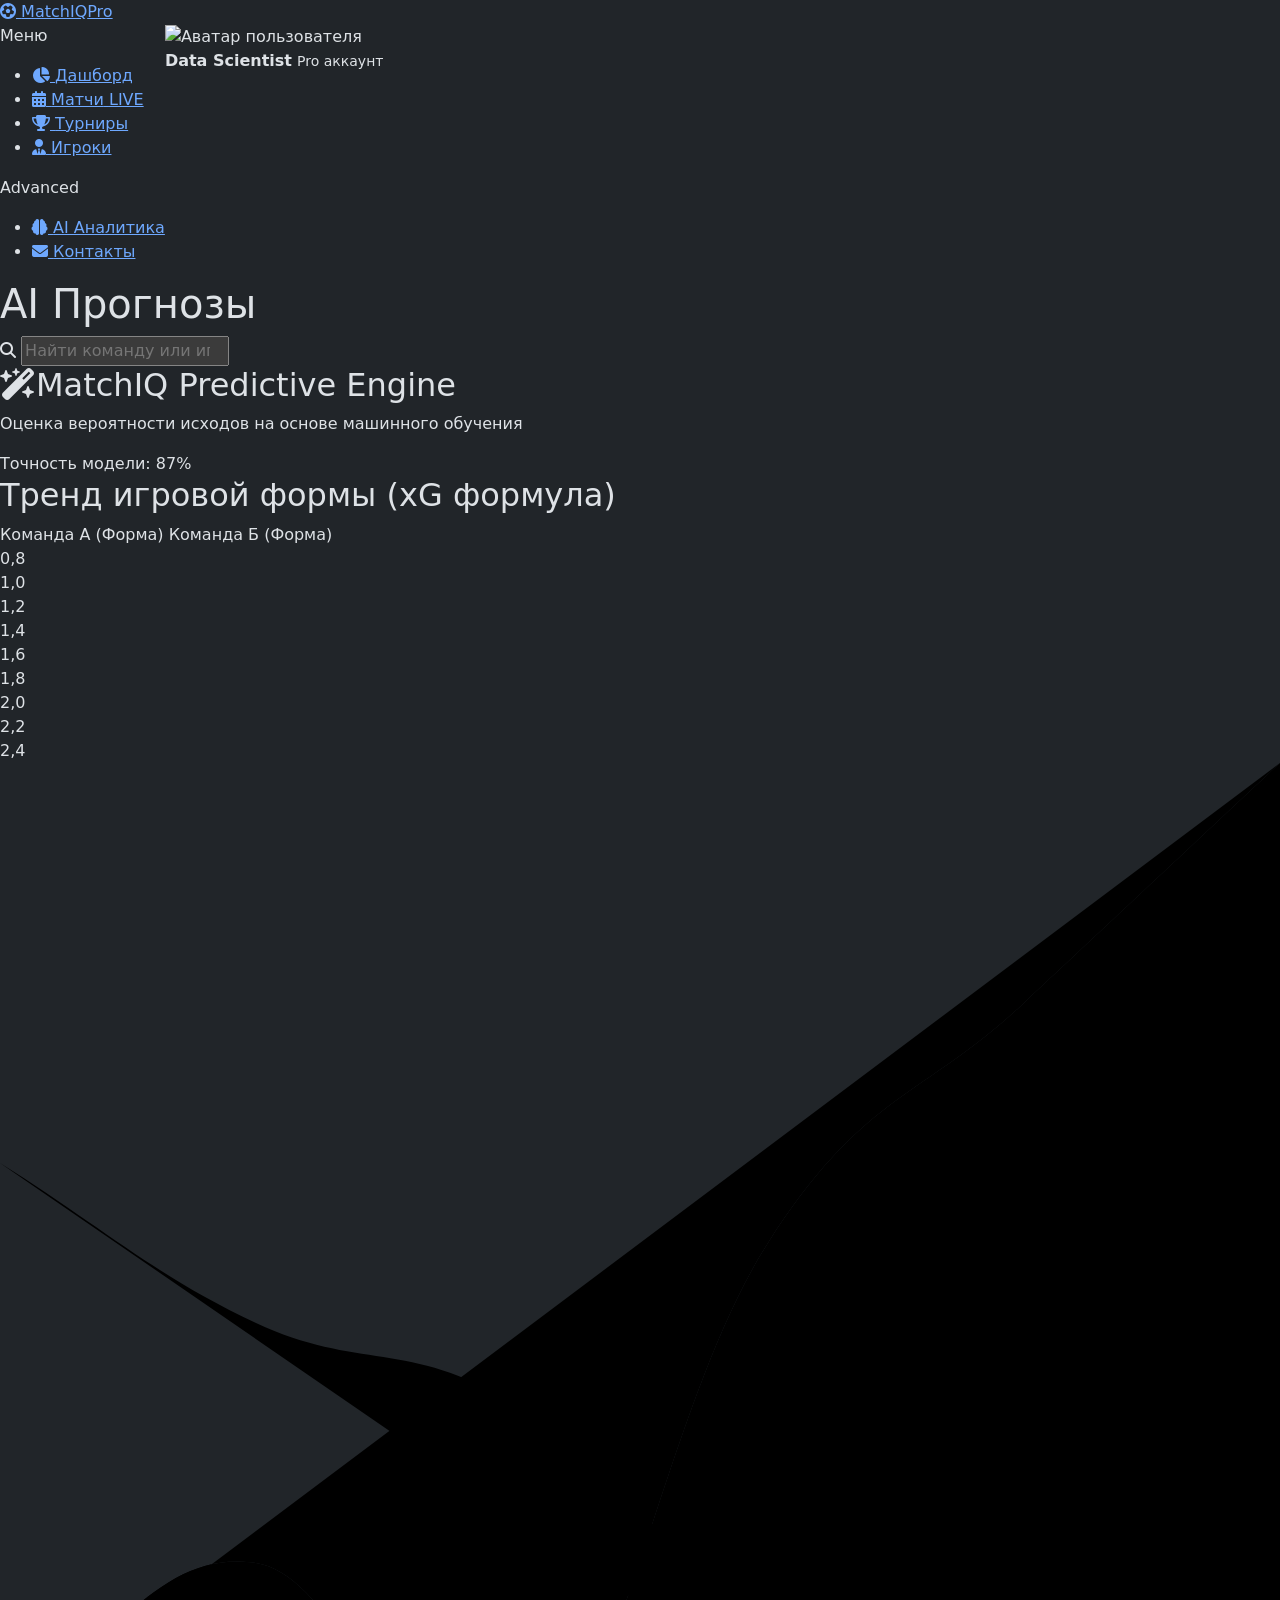
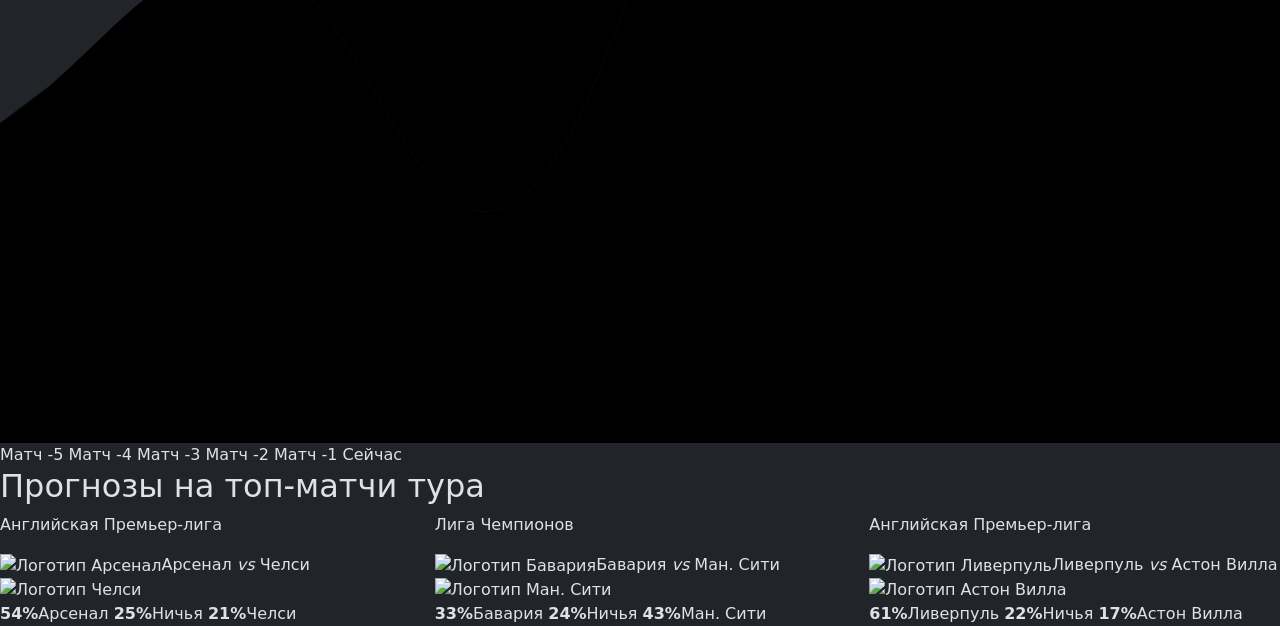
==== ai.html @ 70f0ec4b "Add files via upload" ====
<!DOCTYPE html>
<html lang="ru" data-bs-theme="dark">
<head>
    <meta charset="UTF-8">
    <meta name="viewport" content="width=device-width, initial-scale=1">
    <meta name="description" content="AI-прогнозы MatchIQ Pro: тренд формы команд и вероятности исходов.">
    <title>AI Прогнозы — MatchIQ Pro</title>

    <link rel="preconnect" href="https://fonts.googleapis.com">
    <link rel="preconnect" href="https://fonts.gstatic.com" crossorigin>
    <link href="https://fonts.googleapis.com/css2?family=Inter:wght@400;500;600;700;800&display=swap" rel="stylesheet">

    <link href="https://cdn.jsdelivr.net/npm/bootstrap@5.3.3/dist/css/bootstrap.min.css" rel="stylesheet">
    <link href="https://cdnjs.cloudflare.com/ajax/libs/font-awesome/6.5.2/css/all.min.css" rel="stylesheet">

    <link href="css/style.css" rel="stylesheet">
</head>
<body>
    <div class="app-container">

        <aside class="sidebar">
            <div class="sidebar-brand">
                <a class="logo" href="index.html">
                    <span class="logo-icon"><i class="fa-solid fa-futbol" aria-hidden="true"></i></span>
                    <span class="logo-text">MatchIQ<span>Pro</span></span>
                </a>
                <button class="navbar-toggler d-lg-none" type="button" data-bs-toggle="collapse"
                        data-bs-target="#sidebarMenu" aria-controls="sidebarMenu"
                        aria-expanded="false" aria-label="Открыть меню">
                    <i class="fa-solid fa-bars" aria-hidden="true"></i>
                </button>
            </div>

            <div class="collapse d-lg-flex sidebar-body" id="sidebarMenu">
                <nav aria-label="Основная навигация">
                    <p class="menu-label">Меню</p>
                    <ul>
                        <li>
                            <a class="side-link" href="index.html">
                                <i class="fa-solid fa-chart-pie" aria-hidden="true"></i>
                                <span>Дашборд</span>
                            </a>
                        </li>
                        <li>
                            <a class="side-link" href="match.html">
                                <i class="fa-solid fa-calendar-days" aria-hidden="true"></i>
                                <span>Матчи</span>
                                <span class="live-pill">LIVE</span>
                            </a>
                        </li>
                        <li>
                            <a class="side-link" href="standings.html">
                                <i class="fa-solid fa-trophy" aria-hidden="true"></i>
                                <span>Турниры</span>
                            </a>
                        </li>
                        <li>
                            <a class="side-link" href="players.html">
                                <i class="fa-solid fa-user-tie" aria-hidden="true"></i>
                                <span>Игроки</span>
                            </a>
                        </li>
                    </ul>

                    <p class="menu-label">Advanced</p>
                    <ul>
                        <li>
                            <a class="side-link active" href="ai.html" aria-current="page">
                                <i class="fa-solid fa-brain icon-purple" aria-hidden="true"></i>
                                <span>AI Аналитика</span>
                            </a>
                        </li>
                        <li>
                            <a class="side-link" href="contact.html">
                                <i class="fa-solid fa-envelope" aria-hidden="true"></i>
                                <span>Контакты</span>
                            </a>
                        </li>
                    </ul>
                </nav>

                <div class="sidebar-user">
                    <img src="img/user.svg" alt="Аватар пользователя" width="36" height="36">
                    <div>
                        <strong>Data Scientist</strong>
                        <small>Pro аккаунт</small>
                    </div>
                </div>
            </div>
        </aside>

        <div class="page">
            <header class="top-header">
                <h1>AI Прогнозы</h1>
                <form class="search-box" role="search" onsubmit="return false">
                    <i class="fa-solid fa-magnifying-glass" aria-hidden="true"></i>
                    <input type="search" id="siteSearch" placeholder="Найти команду или игрока..." aria-label="Поиск по сайту">
                </form>
            </header>

            <main class="main-content">
                <section class="ai-banner">
                    <div>
                        <h2><i class="fa-solid fa-wand-magic-sparkles" aria-hidden="true"></i>MatchIQ Predictive Engine</h2>
                        <p>Оценка вероятности исходов на основе машинного обучения</p>
                    </div>
                    <span class="ai-accuracy">Точность модели: 87%</span>
                </section>

                <section class="panel">
                    <h2 class="panel-title-caps">Тренд игровой формы (xG формула)</h2>

                    <div class="legend" aria-hidden="true">
                        <span><i></i>Команда А (Форма)</span>
                        <span><i class="alt"></i>Команда Б (Форма)</span>
                    </div>

                    <figure class="line-wrap m-0" role="img" aria-label="Линейный график формы двух команд за последние пять матчей">
                        <div class="line-plot" style="--steps: 8">
                            <div class="grid-line" style="--i: 0"><span>0,8</span></div>
                            <div class="grid-line" style="--i: 1"><span>1,0</span></div>
                            <div class="grid-line" style="--i: 2"><span>1,2</span></div>
                            <div class="grid-line" style="--i: 3"><span>1,4</span></div>
                            <div class="grid-line" style="--i: 4"><span>1,6</span></div>
                            <div class="grid-line" style="--i: 5"><span>1,8</span></div>
                            <div class="grid-line" style="--i: 6"><span>2,0</span></div>
                            <div class="grid-line" style="--i: 7"><span>2,2</span></div>
                            <div class="grid-line" style="--i: 8"><span>2,4</span></div>
                            <svg class="line-svg" viewBox="0 0 100 100" preserveAspectRatio="none" aria-hidden="true">
                                <defs>
                                    <linearGradient id="areaGradient" x1="0" y1="0" x2="0" y2="1">
                                        <stop offset="0%" stop-color="#3b82f6" stop-opacity="0.45"/>
                                        <stop offset="100%" stop-color="#3b82f6" stop-opacity="0.05"/>
                                    </linearGradient>
                                </defs>
                                <path class="line-area" d="M0.00,75.00 C8.00,70.00 12.06,61.26 20.00,62.50 C28.06,63.76 32.41,85.99 40.00,81.25 C48.41,75.99 51.59,50.64 60.00,37.50 C67.59,25.64 72.00,26.25 80.00,18.75 C88.00,11.25 92.00,7.50 100.00,0.00 L100,100 L0,100 Z"/>
                                <path class="line-b" d="M0.00,31.25 C8.00,36.25 11.96,39.98 20.00,43.75 C27.96,47.48 32.09,45.06 40.00,50.00 C48.09,55.06 52.00,61.25 60.00,68.75 C68.00,76.25 71.94,81.20 80.00,87.50 C87.94,93.70 92.00,95.00 100.00,100.00"/>
                                <path class="line-a" d="M0.00,75.00 C8.00,70.00 12.06,61.26 20.00,62.50 C28.06,63.76 32.41,85.99 40.00,81.25 C48.41,75.99 51.59,50.64 60.00,37.50 C67.59,25.64 72.00,26.25 80.00,18.75 C88.00,11.25 92.00,7.50 100.00,0.00"/>
                            </svg>
                            <span class="point" style="--x: 0.0%; --y: 25.00%" title="1.2"></span>
                            <span class="point" style="--x: 20.0%; --y: 37.50%" title="1.4"></span>
                            <span class="point" style="--x: 40.0%; --y: 18.75%" title="1.1"></span>
                            <span class="point" style="--x: 60.0%; --y: 62.50%" title="1.8"></span>
                            <span class="point" style="--x: 80.0%; --y: 81.25%" title="2.1"></span>
                            <span class="point" style="--x: 100.0%; --y: 100.00%" title="2.4"></span>
                        </div>
                        <div class="line-labels" aria-hidden="true">
                            <span style="--x: 0.0%">Матч -5</span>
                            <span style="--x: 20.0%">Матч -4</span>
                            <span style="--x: 40.0%">Матч -3</span>
                            <span style="--x: 60.0%">Матч -2</span>
                            <span style="--x: 80.0%">Матч -1</span>
                            <span style="--x: 100.0%">Сейчас</span>
                        </div>
                    </figure>
                </section>

                <h2 class="section-caption">Прогнозы на топ-матчи тура</h2>
                <section class="row gap-custom" aria-label="Прогнозы на матчи">
                    <div class="col-md-6 col-xl-4" data-search>
                        <article class="panel predict-card">
                            <p class="predict-league">Английская Премьер-лига</p>
                            <div class="predict-teams">
                                <span><img src="img/ars.svg" alt="Логотип Арсенал" width="26" height="26">Арсенал</span>
                                <em>vs</em>
                                <span>Челси<img src="img/che.svg" alt="Логотип Челси" width="26" height="26"></span>
                            </div>
                            <div class="prob-bar" role="img" aria-label="Вероятности: победа Арсенал 54%, ничья 25%, победа Челси 21%">
                                <i style="--w: 54%"></i><i style="--w: 25%"></i><i style="--w: 21%"></i>
                            </div>
                            <div class="prob-legend">
                                <span><strong>54%</strong>Арсенал</span>
                                <span><strong>25%</strong>Ничья</span>
                                <span><strong>21%</strong>Челси</span>
                            </div>
                        </article>
                    </div>

                    <div class="col-md-6 col-xl-4" data-search>
                        <article class="panel predict-card">
                            <p class="predict-league">Лига Чемпионов</p>
                            <div class="predict-teams">
                                <span><img src="img/bay.svg" alt="Логотип Бавария" width="26" height="26">Бавария</span>
                                <em>vs</em>
                                <span>Ман. Сити<img src="img/mci.svg" alt="Логотип Ман. Сити" width="26" height="26"></span>
                            </div>
                            <div class="prob-bar" role="img" aria-label="Вероятности: победа Бавария 33%, ничья 24%, победа Ман. Сити 43%">
                                <i style="--w: 33%"></i><i style="--w: 24%"></i><i style="--w: 43%"></i>
                            </div>
                            <div class="prob-legend">
                                <span><strong>33%</strong>Бавария</span>
                                <span><strong>24%</strong>Ничья</span>
                                <span><strong>43%</strong>Ман. Сити</span>
                            </div>
                        </article>
                    </div>

                    <div class="col-md-6 col-xl-4" data-search>
                        <article class="panel predict-card">
                            <p class="predict-league">Английская Премьер-лига</p>
                            <div class="predict-teams">
                                <span><img src="img/liv.svg" alt="Логотип Ливерпуль" width="26" height="26">Ливерпуль</span>
                                <em>vs</em>
                                <span>Астон Вилла<img src="img/avl.svg" alt="Логотип Астон Вилла" width="26" height="26"></span>
                            </div>
                            <div class="prob-bar" role="img" aria-label="Вероятности: победа Ливерпуль 61%, ничья 22%, победа Астон Вилла 17%">
                                <i style="--w: 61%"></i><i style="--w: 22%"></i><i style="--w: 17%"></i>
                            </div>
                            <div class="prob-legend">
                                <span><strong>61%</strong>Ливерпуль</span>
                                <span><strong>22%</strong>Ничья</span>
                                <span><strong>17%</strong>Астон Вилла</span>
                            </div>
                        </article>
                    </div>
                </section>
            </main>
        </div>
    </div>

    <script src="https://cdn.jsdelivr.net/npm/bootstrap@5.3.3/dist/bootstrap.bundle.min.js"></script>
    <script src="js/main.js"></script>
</body>
</html>
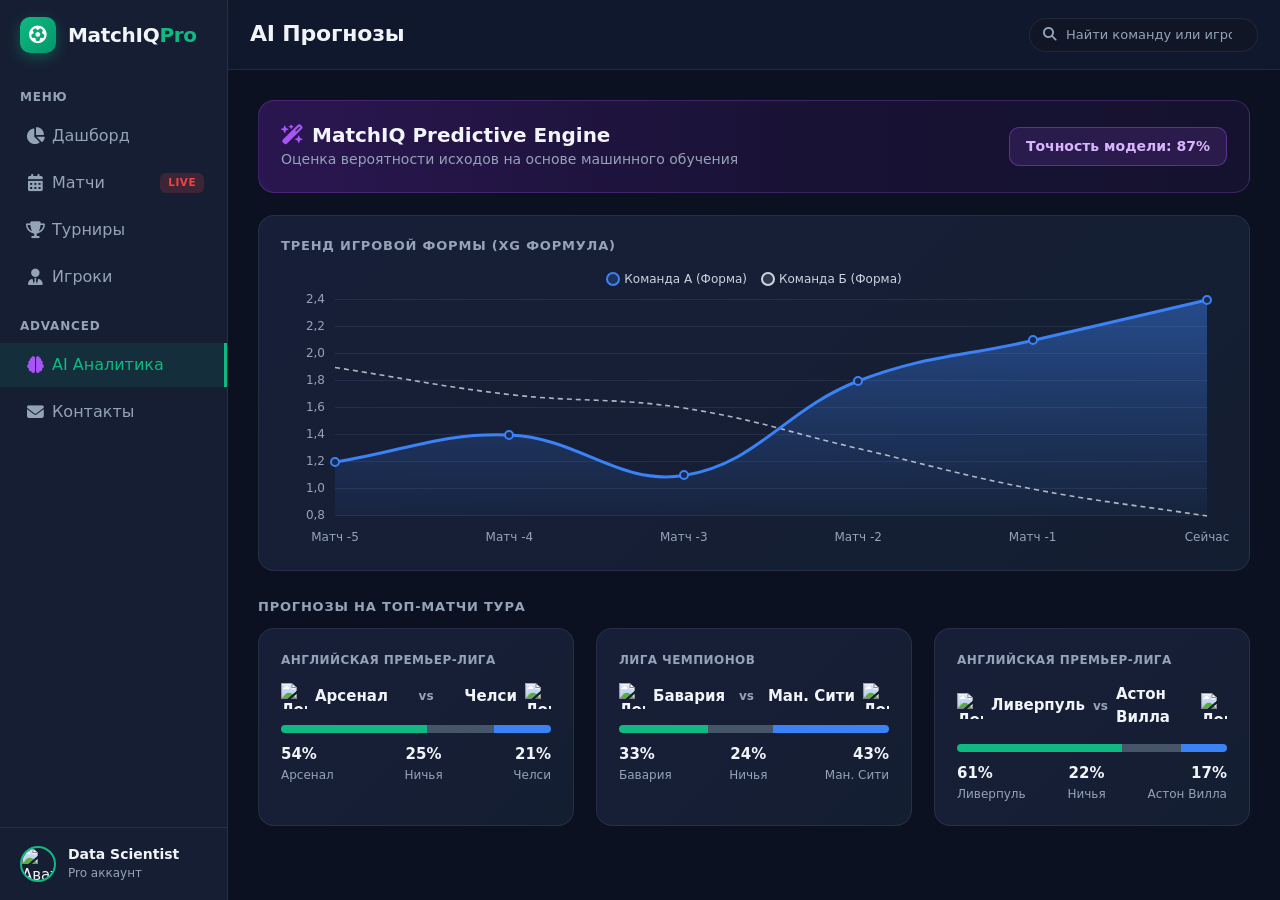
==== commit 5d47062a: "Update ai.html" ====
--- a/ai.html
+++ b/ai.html
@@ -13,7 +13,7 @@
     <link href="https://cdn.jsdelivr.net/npm/bootstrap@5.3.3/dist/css/bootstrap.min.css" rel="stylesheet">
     <link href="https://cdnjs.cloudflare.com/ajax/libs/font-awesome/6.5.2/css/all.min.css" rel="stylesheet">
 
-    <link href="css/style.css" rel="stylesheet">
+    <link href="./style.css" rel="stylesheet">
 </head>
 <body>
     <div class="app-container">
--- a/style.css
+++ b/style.css
@@ -0,0 +1,906 @@
+:root,
+[data-bs-theme="dark"] {
+    --bg:          #0b1121;
+    --surface:     #161e33;
+    --surface-2:   #111a2e;
+    --surface-dark:#0d1424;
+    --border:      rgba(148, 163, 184, 0.13);
+    --text-main:   #f1f5f9;
+    --text-soft:   #cbd5e1;
+    --text-muted:  #94a3b8;
+    --green:       #10b981;
+    --blue:        #3b82f6;
+    --purple:      #a855f7;
+    --red:         #ef4444;
+    --radius:      16px;
+    --gap:         22px;
+    --sidebar-w:   228px;
+    --bs-body-bg:          var(--bg);
+    --bs-body-color:       var(--text-main);
+    --bs-secondary-color:  var(--text-muted);
+    --bs-border-color:     var(--border);
+    --bs-body-font-family: 'Inter', system-ui, -apple-system, 'Segoe UI', Arial, sans-serif;
+}
+
+html { color-scheme: dark; }
+
+body {
+    margin: 0;
+    background-color: var(--bg);
+    color: var(--text-main);
+    font-family: var(--bs-body-font-family);
+    font-size: 15px;
+    line-height: 1.5;
+    -webkit-font-smoothing: antialiased;
+}
+
+a { color: inherit; text-decoration: none; }
+
+h1, h2, h3, h4, h5, h6, p, ul { margin: 0; }
+ul { padding: 0; list-style: none; }
+
+.text-green  { color: var(--green) !important; }
+.text-blue   { color: var(--blue)  !important; }
+.text-purple { color: var(--purple) !important; }
+.text-red    { color: var(--red)   !important; }
+
+.app-container {
+    display: flex;                      
+    min-height: 100vh;
+}
+
+.page {
+    flex: 1;
+    min-width: 0;                        
+    display: flex;
+    flex-direction: column;
+}
+
+.sidebar {
+    flex: 0 0 var(--sidebar-w);
+    width: var(--sidebar-w);
+    position: sticky;                 
+    top: 0;
+    height: 100vh;
+    display: flex;
+    flex-direction: column;
+    background-color: var(--surface);
+    border-right: 1px solid var(--border);
+    overflow-y: auto;
+    z-index: 20;
+}
+
+.sidebar-brand {
+    display: flex;
+    align-items: center;
+    justify-content: space-between;
+    height: 70px;
+    padding: 0 20px;
+    flex-shrink: 0;
+}
+
+.logo {
+    display: flex;
+    align-items: center;
+    gap: 12px;
+    font-size: 1.25rem;
+    font-weight: 800;
+    letter-spacing: -0.3px;
+}
+.logo-text span { color: var(--green); }
+
+.logo-icon {
+    display: grid;
+    place-items: center;            
+    width: 36px;
+    height: 36px;
+    border-radius: 10px;
+    background: linear-gradient(135deg, #10b981, #059669);
+    box-shadow: 0 4px 14px rgba(16, 185, 129, 0.35);
+    color: #fff;
+    font-size: 1.1rem;
+}
+
+.navbar-toggler {
+    background: transparent;
+    border: 1px solid var(--border);
+    color: var(--text-soft);
+    border-radius: 8px;
+    padding: 6px 10px;
+}
+
+.sidebar-body {
+    flex: 1;
+    flex-direction: column;
+    min-height: 0;
+}
+
+.menu-label {
+    padding: 0 20px;
+    margin: 18px 0 8px;
+    font-size: 0.75rem;
+    font-weight: 700;
+    letter-spacing: 0.8px;
+    text-transform: uppercase;
+    color: var(--text-muted);
+}
+
+.side-link {
+    display: flex;
+    align-items: center;
+    gap: 8px;
+    height: 44px;
+    margin-bottom: 3px;
+    padding: 0 20px 0 26px;
+    border-right: 3px solid transparent;
+    color: var(--text-muted);
+    font-size: 1rem;
+    font-weight: 500;
+    transition: background-color .2s, color .2s;
+}
+.side-link i { width: 18px; text-align: center; font-size: 1.05rem; }
+.side-link:hover { color: var(--text-main); background-color: rgba(255, 255, 255, 0.04); }
+
+.side-link.active {
+    color: var(--green);
+    background-color: rgba(16, 185, 129, 0.1);
+    border-right-color: var(--green);
+}
+
+.side-link .icon-purple { color: var(--purple); }
+
+.live-pill {
+    margin-left: auto;
+    padding: 2px 8px;
+    border-radius: 6px;
+    background-color: rgba(239, 68, 68, 0.18);
+    color: var(--red);
+    font-size: 0.65rem;
+    font-weight: 700;
+    letter-spacing: 0.5px;
+}
+
+.sidebar-user {
+    margin-top: auto;
+    display: flex;
+    align-items: center;
+    gap: 12px;
+    padding: 18px 20px;
+    border-top: 1px solid var(--border);
+}
+.sidebar-user img {
+    width: 36px;
+    height: 36px;
+    border-radius: 50%;
+    border: 2px solid var(--green);
+    object-fit: cover;
+}
+.sidebar-user strong { display: block; font-size: 0.875rem; line-height: 1.25; }
+.sidebar-user small  { display: block; font-size: 0.75rem; color: var(--text-muted); }
+
+.top-header {
+    display: flex;
+    align-items: center;
+    justify-content: space-between;
+    gap: 16px;
+    height: 70px;
+    padding: 0 22px;
+    background-color: rgba(17, 26, 46, 0.85);
+    border-bottom: 1px solid var(--border);
+    position: sticky;
+    top: 0;
+    z-index: 10;
+    backdrop-filter: blur(6px);
+}
+.top-header h1 {
+    font-size: 1.375rem;
+    font-weight: 700;
+    letter-spacing: -0.2px;
+}
+
+.search-box {
+    position: relative;              
+    width: 229px;
+}
+.search-box i {
+    position: absolute;
+    top: 50%;
+    left: 14px;
+    transform: translateY(-50%);
+    color: var(--text-muted);
+    font-size: 0.85rem;
+    pointer-events: none;
+}
+.search-box input {
+    width: 100%;
+    height: 34px;
+    padding: 0 12px 0 36px;
+    background-color: #101626;
+    border: 1px solid var(--border);
+    border-radius: 999px;
+    color: var(--text-main);
+    font: inherit;
+    font-size: 0.8125rem;
+}
+.search-box input::placeholder { color: var(--text-muted); }
+.search-box input:focus { outline: none; border-color: var(--green); }
+
+.main-content {
+    flex: 1;
+    padding: 30px;
+}
+
+.stat-card,
+.player-card,
+.panel {
+    position: relative;
+    background: linear-gradient(135deg, #171f38 0%, #141e31 100%);
+    border: 1px solid var(--border);
+    border-radius: var(--radius);
+    padding: 22px;
+}
+
+.gap-custom {                           
+    --bs-gutter-x: var(--gap);
+    --bs-gutter-y: var(--gap);
+}
+
+.dashboard-grid {
+    display: grid;
+    grid-template-columns: repeat(3, 1fr);
+    gap: var(--gap);
+    margin-bottom: var(--gap);
+}
+
+.stat-card {
+    display: flex;
+    justify-content: space-between;
+    align-items: flex-start;
+    gap: 12px;
+}
+.stat-label { font-size: 0.875rem; color: var(--text-muted); margin-bottom: 2px; }
+.stat-value { font-size: 1.9rem; font-weight: 700; line-height: 1.2; margin-bottom: 8px; }
+.stat-note  { font-size: 0.8125rem; color: var(--text-muted); }
+
+.live-dot { color: var(--red); font-size: 0.6rem; vertical-align: middle; margin-left: 4px; }
+
+.stat-icon {
+    flex-shrink: 0;
+    display: grid;
+    place-items: center;
+    width: 44px;
+    height: 44px;
+    border-radius: 12px;
+    background-color: #0e1727;
+    font-size: 1.15rem;
+}
+.stat-icon.green { color: var(--green); background-color: rgba(16, 185, 129, 0.1); }
+.stat-icon.red   { color: var(--red);   background-color: rgba(239, 68, 68, 0.1); }
+.stat-icon.blue  { color: var(--blue);  background-color: rgba(59, 130, 246, 0.1); }
+
+.panel-head {
+    display: flex;
+    align-items: center;
+    justify-content: space-between;
+    margin-bottom: 18px;
+}
+.panel-title { font-size: 1.125rem; font-weight: 700; }
+.panel-title-caps {
+    font-size: 0.8125rem;
+    font-weight: 700;
+    letter-spacing: 0.8px;
+    text-transform: uppercase;
+    color: var(--text-muted);
+}
+
+.chip-link {
+    padding: 4px 12px;
+    border-radius: 999px;
+    background-color: rgba(16, 185, 129, 0.12);
+    color: var(--green);
+    font-size: 0.75rem;
+    font-weight: 500;
+}
+.chip-link:hover { background-color: rgba(16, 185, 129, 0.22); }
+
+.chart-plot {
+    position: relative;
+    height: 193px;
+    margin-left: 36px;
+}
+.grid-line {                          
+    position: absolute;
+    left: 0;
+    right: 0;
+    bottom: calc(var(--i) / var(--steps) * 100%);
+    height: 1px;
+    background-color: rgba(148, 163, 184, 0.12);
+}
+.grid-line span {
+    position: absolute;
+    right: calc(100% + 10px);
+    top: 50%;
+    transform: translateY(-50%);
+    font-size: 0.75rem;
+    color: var(--text-muted);
+    line-height: 1;
+}
+
+.bars {
+    position: absolute;
+    inset: 0;
+    display: grid;
+    grid-template-columns: repeat(8, 1fr);
+}
+.bar-slot {
+    display: flex;
+    justify-content: center;
+    align-items: flex-end;
+    height: 100%;
+}
+.bar {
+    position: relative;
+    width: 74%;
+    height: calc(var(--v) / 35 * 100%);
+    border-radius: 8px 8px 0 0;
+    background: linear-gradient(180deg, #1f9a74 0%, #1a6657 100%);
+    transition: filter .2s;
+}
+.bar:hover { filter: brightness(1.25); }
+.bar::after {                          
+    content: attr(data-value);
+    position: absolute;
+    bottom: calc(100% + 6px);
+    left: 50%;
+    transform: translateX(-50%);
+    padding: 2px 8px;
+    border-radius: 6px;
+    background-color: var(--bg);
+    border: 1px solid var(--border);
+    font-size: 0.75rem;
+    font-weight: 600;
+    opacity: 0;
+    pointer-events: none;
+    transition: opacity .15s;
+}
+.bar:hover::after { opacity: 1; }
+
+.x-labels {
+    display: grid;
+    grid-template-columns: repeat(8, 1fr);
+    margin: 10px 0 0 36px;
+    text-align: center;
+    font-size: 0.75rem;
+    color: var(--text-muted);
+}
+
+.potw {
+    display: flex;
+    flex-direction: column;
+    height: 100%;
+    overflow: hidden;
+}
+.potw::before {            
+    content: "";
+    position: absolute;
+    top: 0;
+    left: 0;
+    right: 0;
+    height: 3px;
+    background: linear-gradient(90deg, #10b981, #3b82f6);
+}
+.potw-photo {
+    width: 86px;
+    height: 86px;
+    margin: 18px auto 14px;
+    border-radius: 50%;
+    border: 2px solid rgba(16, 185, 129, 0.45);
+    box-shadow: 0 0 28px rgba(16, 185, 129, 0.25);
+    background-color: var(--surface-dark);
+    object-fit: cover;
+}
+.potw h3 { font-size: 1.125rem; font-weight: 700; line-height: 1.3; text-align: center; }
+.potw-team { text-align: center; color: var(--blue); font-size: 0.875rem; line-height: 1.4; margin-bottom: 16px; }
+
+.potw-stats {
+    display: flex;
+    justify-content: space-around;
+    margin-top: auto;
+    padding: 10px;
+    border-radius: 12px;
+    background-color: var(--bg);
+    text-align: center;
+}
+.potw-stats small { display: block; font-size: 0.75rem; color: var(--text-muted); }
+.potw-stats strong { font-size: 1.25rem; font-weight: 700; line-height: 1.3; }
+.filter-bar {
+    display: flex;
+    flex-wrap: wrap;
+    gap: 8px;
+    padding-bottom: 15px;
+    margin-bottom: 22px;
+    border-bottom: 1px solid var(--border);
+}
+.filter-btn {
+    padding: 6px 15px;
+    border-radius: 8px;
+    border: 1px solid var(--border);
+    background-color: #111c30;
+    color: var(--text-soft);
+    font-size: 0.875rem;
+    font-weight: 500;
+    cursor: pointer;
+    transition: background-color .2s, color .2s;
+}
+.filter-btn:hover { background-color: #18253d; }
+.filter-btn.active {
+    background-color: var(--green);
+    border-color: var(--green);
+    color: #fff;
+    font-weight: 600;
+}
+.filter-btn .live-dot { margin-left: 2px; }
+
+.match-card {
+    position: relative;                
+    height: 100%;
+    min-height: 140px;
+    padding: 20px;
+    background-color: var(--surface);
+    border: 1px solid var(--border);
+    border-radius: var(--radius);
+    overflow: hidden;
+}
+.match-card.is-live { border-color: rgba(16, 185, 129, 0.3); }
+
+.match-league {
+    display: flex;
+    align-items: center;
+    justify-content: space-between;
+    min-height: 22px;
+    margin-bottom: 8px;
+    font-size: 0.75rem;
+    font-weight: 600;
+    letter-spacing: 0.4px;
+    text-transform: uppercase;
+    color: var(--text-muted);
+}
+
+.match-league h2 { margin: 0; font: inherit; letter-spacing: inherit; text-transform: inherit; }
+
+.match-body {
+    display: grid;
+    grid-template-columns: 1fr 1.2fr 1fr;
+    align-items: center;
+    text-align: center;
+}
+.team img { width: 36px; height: 36px; margin-bottom: 8px; }
+.team strong { display: block; font-size: 0.875rem; font-weight: 700; }
+
+.match-score {
+    font-size: 2rem;
+    font-weight: 800;
+    line-height: 1.1;
+    letter-spacing: 1px;
+}
+.match-score.live { color: var(--green); }
+.xg-chip {
+    display: inline-block;
+    margin-top: 8px;
+    padding: 2px 10px;
+    border-radius: 6px;
+    background-color: #172031;
+    font-size: 0.6875rem;
+    color: var(--text-muted);
+}
+.vs-box {
+    display: inline-block;
+    padding: 8px 14px;
+    border-radius: 8px;
+    background-color: #091221;
+    font-size: 1rem;
+    font-weight: 700;
+    color: var(--text-soft);
+}
+
+.badge-live,
+.badge-ft {                     
+    position: absolute;
+    top: 0;
+    right: 0;
+    padding: 4px 12px;
+    border-radius: 0 0 0 10px;
+    font-size: 0.6875rem;
+    font-weight: 700;
+    letter-spacing: 0.3px;
+}
+.badge-live { background-color: #cd2a2f; color: #fff; text-transform: uppercase; }
+.badge-ft   { background-color: rgba(148, 163, 184, 0.14); color: var(--text-muted); }
+
+.badge-time {
+    padding: 4px 10px;
+    border-radius: 6px;
+    background-color: rgba(59, 130, 246, 0.16);
+    color: #60a5fa;
+    font-size: 0.75rem;
+    font-weight: 600;
+    text-transform: none;
+    letter-spacing: 0;
+}
+
+.empty-note {
+    display: none;
+    padding: 30px 0;
+    text-align: center;
+    color: var(--text-muted);
+}
+
+.table-panel { padding: 0; overflow: hidden; }
+.table-panel-head {
+    display: flex;
+    align-items: center;
+    justify-content: space-between;
+    gap: 16px;
+    padding: 26px 22px;
+}
+.table-panel-head h2 { font-size: 1.25rem; font-weight: 700; }
+
+.dark-select,
+.dark-input,
+.dark-textarea {
+    width: 100%;
+    padding: 10px 14px;
+    background-color: var(--bg);
+    border: 1px solid var(--border);
+    border-radius: 8px;
+    color: var(--text-main);
+    font: inherit;
+    font-size: 0.875rem;
+}
+.dark-input::placeholder,
+.dark-textarea::placeholder { color: var(--text-muted); }
+.dark-input:focus,
+.dark-select:focus,
+.dark-textarea:focus {
+    outline: none;
+    border-color: var(--green);
+    box-shadow: 0 0 0 3px rgba(16, 185, 129, 0.15);
+}
+.dark-select {
+    appearance: none;
+    padding-right: 38px;
+    background-image: url("data:image/svg+xml,%3Csvg xmlns='http://www.w3.org/2000/svg' width='12' height='8' viewBox='0 0 12 8'%3E%3Cpath d='M1 1l5 5 5-5' fill='none' stroke='%2394a3b8' stroke-width='1.8' stroke-linecap='round' stroke-linejoin='round'/%3E%3C/svg%3E");
+    background-repeat: no-repeat;
+    background-position: right 14px center;
+}
+.table-panel-head .dark-select { width: 262px; font-size: 0.8125rem; padding-right: 34px; }
+.dark-textarea { resize: vertical; min-height: 110px; }
+
+.custom-table {
+    width: 100%;
+    border-collapse: collapse;
+    font-size: 0.9375rem;
+}
+.custom-table th {
+    padding: 14px 12px;
+    background-color: var(--bg);
+    font-size: 0.75rem;
+    font-weight: 700;
+    letter-spacing: 0.8px;
+    text-transform: uppercase;
+    color: var(--text-muted);
+    text-align: center;
+    white-space: nowrap;
+}
+.custom-table td {
+    padding: 14px 12px;
+    border-top: 1px solid var(--border);
+    text-align: center;
+}
+.custom-table th:first-child,
+.custom-table td:first-child { width: 56px; padding-left: 22px; text-align: left; }
+.custom-table th.team-col,
+.custom-table td.team-col { text-align: left; }
+.custom-table tbody tr:hover { background-color: rgba(255, 255, 255, 0.025); }
+
+.custom-table .num-muted { color: var(--text-muted); }
+.custom-table .xpts      { color: var(--blue); font-weight: 500; }
+.custom-table th.xpts    { color: var(--blue); }
+.custom-table .points-col,
+.custom-table th.points-col {
+    width: 88px;
+    background-color: var(--bg);
+    font-weight: 700;
+    color: var(--text-main);
+}
+.custom-table td.points-col { border-top-color: rgba(148, 163, 184, 0.06); }
+
+.rank           { font-weight: 700; color: var(--blue); }
+.rank.leader    { color: var(--green); }
+
+.team-cell { display: flex; align-items: center; gap: 12px; font-weight: 600; }
+.team-cell img { width: 24px; height: 24px; }
+
+.player-card { height: 100%; }
+.player-head {
+    display: flex;
+    align-items: center;
+    gap: 14px;
+    margin-bottom: 20px;
+}
+.player-head img {
+    width: 56px;
+    height: 56px;
+    border-radius: 12px;
+    border: 1px solid var(--border);
+    object-fit: cover;
+    flex-shrink: 0;
+}
+.player-head h2 { font-size: 1.125rem; font-weight: 700; line-height: 1.25; }
+.player-head small { display: block; font-size: 0.8125rem; color: var(--text-muted); margin-bottom: 6px; }
+
+.tier-badge {
+    display: inline-block;
+    padding: 1px 8px;
+    border-radius: 4px;
+    border: 1px solid rgba(16, 185, 129, 0.35);
+    background-color: rgba(16, 185, 129, 0.12);
+    color: var(--green);
+    font-size: 0.6875rem;
+    font-weight: 700;
+    letter-spacing: 0.6px;
+    text-transform: uppercase;
+}
+
+.stat-row {
+    display: flex;
+    justify-content: space-between;
+    align-items: baseline;
+    font-size: 0.75rem;
+    color: var(--text-muted);
+}
+.stat-row strong { font-size: 0.8125rem; color: var(--text-main); }
+
+.custom-progress {
+    height: 6px;
+    margin: 6px 0 16px;
+    border-radius: 3px;
+    background-color: var(--bg);
+    overflow: hidden;
+}
+.custom-progress:last-child { margin-bottom: 0; }
+.progress-green,
+.progress-blue,
+.progress-purple { height: 100%; border-radius: 3px; width: var(--w); }
+.progress-green  { background-color: #10b981; }
+.progress-blue   { background-color: #3b82f6; }
+.progress-purple { background-color: #a855f7; }
+
+.ai-banner {
+    display: flex;
+    align-items: center;
+    justify-content: space-between;
+    flex-wrap: wrap;
+    gap: 16px;
+    margin-bottom: var(--gap);
+    padding: 22px;
+    border: 1px solid rgba(168, 85, 247, 0.25);
+    border-radius: var(--radius);
+    background: linear-gradient(90deg, #2a1650 0%, #181234 55%, #15122f 100%);
+}
+.ai-banner h2 { font-size: 1.25rem; font-weight: 700; }
+.ai-banner h2 i { color: var(--purple); margin-right: 8px; }
+.ai-banner p { font-size: 0.875rem; color: var(--text-muted); margin-top: 2px; }
+.ai-accuracy {
+    padding: 8px 16px;
+    border-radius: 10px;
+    border: 1px solid rgba(168, 85, 247, 0.4);
+    background-color: rgba(168, 85, 247, 0.14);
+    color: #d8b4fe;
+    font-size: 0.875rem;
+    font-weight: 600;
+    white-space: nowrap;
+}
+
+.legend {
+    display: flex;
+    justify-content: center;
+    flex-wrap: wrap;
+    gap: 14px;
+    margin: 16px 0 12px;
+    font-size: 0.75rem;
+    color: var(--text-soft);
+}
+.legend span { display: inline-flex; align-items: center; gap: 4px; }
+.legend i {
+    width: 14px;
+    height: 14px;
+    border-radius: 50%;
+    border: 2px solid var(--blue);
+    background-color: rgba(59, 130, 246, 0.2);
+}
+.legend i.alt { border-color: #cbd5e1; background-color: rgba(203, 213, 225, 0.15); }
+
+.line-wrap { padding: 0 20px; }
+.line-plot {
+    position: relative;
+    height: 216px;
+    margin-left: 34px;
+}
+.line-svg {
+    position: absolute;
+    inset: 0;
+    width: 100%;
+    height: 100%;
+    overflow: visible;
+}
+.line-svg path { vector-effect: non-scaling-stroke; fill: none; }
+.line-a   { stroke: var(--blue); stroke-width: 3; }
+.line-b   { stroke: rgba(226, 232, 240, 0.75); stroke-width: 1.6; stroke-dasharray: 5 4; }
+.line-area { fill: url(#areaGradient) !important; stroke: none; }
+
+.point {
+    position: absolute;
+    left: var(--x);
+    bottom: var(--y);
+    width: 10px;
+    height: 10px;
+    margin: 0 0 -5px -5px;
+    border-radius: 50%;
+    background-color: #1a2a4d;
+    border: 2px solid var(--blue);
+}
+.line-labels {
+    position: relative;
+    height: 20px;
+    margin: 12px 0 0 34px;
+    font-size: 0.75rem;
+    color: var(--text-muted);
+}
+.line-labels span {
+    position: absolute;
+    left: var(--x);
+    transform: translateX(-50%);
+    white-space: nowrap;
+}
+
+.section-caption {
+    margin: 28px 0 14px;
+    font-size: 0.8125rem;
+    font-weight: 700;
+    letter-spacing: 0.8px;
+    text-transform: uppercase;
+    color: var(--text-muted);
+}
+
+.predict-card { height: 100%; }
+.predict-league {
+    margin-bottom: 14px;
+    font-size: 0.75rem;
+    font-weight: 600;
+    letter-spacing: 0.4px;
+    text-transform: uppercase;
+    color: var(--text-muted);
+}
+.predict-teams {
+    display: flex;
+    align-items: center;
+    justify-content: space-between;
+    gap: 8px;
+    margin-bottom: 16px;
+    font-size: 0.9375rem;
+    font-weight: 700;
+}
+.predict-teams span { display: inline-flex; align-items: center; gap: 8px; }
+.predict-teams img { width: 26px; height: 26px; }
+.predict-teams em { font-style: normal; font-size: 0.75rem; color: var(--text-muted); }
+
+.prob-bar {
+    display: flex;
+    height: 8px;
+    border-radius: 4px;
+    overflow: hidden;
+    background-color: var(--bg);
+}
+.prob-bar i:nth-child(1) { background-color: var(--green); }
+.prob-bar i:nth-child(2) { background-color: #475569; }
+.prob-bar i:nth-child(3) { background-color: var(--blue); }
+.prob-bar i { width: var(--w); }
+.prob-legend {
+    display: flex;
+    justify-content: space-between;
+    margin-top: 10px;
+    font-size: 0.75rem;
+    color: var(--text-muted);
+}
+.prob-legend span { display: flex; flex-direction: column; }
+.prob-legend span:nth-child(2) { align-items: center; }
+.prob-legend span:nth-child(3) { align-items: flex-end; }
+.prob-legend strong { font-size: 0.9375rem; color: var(--text-main); }
+
+.contact-list li {
+    display: flex;
+    align-items: center;
+    gap: 14px;
+    padding: 12px 0;
+    border-bottom: 1px solid var(--border);
+}
+.contact-list li:last-child { border-bottom: 0; padding-bottom: 0; }
+.contact-list .stat-icon { width: 40px; height: 40px; font-size: 1rem; }
+.contact-list small { display: block; color: var(--text-muted); font-size: 0.75rem; }
+
+.btn-neon {
+    background-color: var(--green);
+    border: 0;
+    color: #04130d;
+    font-weight: 700;
+    padding: 11px 16px;
+    border-radius: 10px;
+    transition: filter .2s;
+}
+.btn-neon:hover { filter: brightness(1.1); color: #04130d; }
+
+.form-label { font-size: 0.875rem; color: var(--text-muted); margin-bottom: 6px; }
+
+@media (max-width: 991.98px) {
+    .app-container { flex-direction: column; }
+
+    .sidebar {
+        position: static;
+        width: 100%;
+        height: auto;
+        flex: 0 0 auto;
+        border-right: 0;
+        border-bottom: 1px solid var(--border);
+        overflow: visible;
+    }
+    .sidebar-body { padding-bottom: 8px; }
+    .side-link { border-right: 0; border-left: 3px solid transparent; padding: 0 20px; }
+    .side-link.active { border-right-color: transparent; border-left-color: var(--green); }
+    .sidebar-user { margin-top: 8px; }
+
+    .top-header { position: static; }
+    .main-content { padding: 24px 20px; }
+
+    .dashboard-grid { grid-template-columns: repeat(2, 1fr); }
+    .dashboard-grid .stat-card:last-child { grid-column: 1 / -1; }
+
+    .table-panel .table-responsive { overflow-x: auto; }
+}
+
+@media (max-width: 575.98px) {
+    .top-header {
+        height: auto;
+        flex-wrap: wrap;
+        padding: 14px 16px;
+    }
+    .top-header h1 { font-size: 1.2rem; }
+    .search-box { width: 100%; }
+
+    .main-content { padding: 18px 16px; }
+
+    .dashboard-grid { grid-template-columns: 1fr; }
+    .stat-value { font-size: 1.6rem; }
+
+    .chart-plot { height: 160px; margin-left: 28px; }
+    .x-labels   { margin-left: 28px; font-size: 0.625rem; }
+    .grid-line span { right: calc(100% + 6px); font-size: 0.6875rem; }
+
+    .match-body { grid-template-columns: 1fr 1fr 1fr; }
+    .match-score { font-size: 1.6rem; }
+
+    .table-panel-head { flex-direction: column; align-items: stretch; padding: 20px 16px; }
+    .table-panel-head .dark-select { width: 100%; }
+    .custom-table { font-size: 0.75rem; }
+    .custom-table th, .custom-table td { padding: 12px 5px; }
+    .custom-table th:first-child, .custom-table td:first-child { padding-left: 12px; width: 28px; }
+    .custom-table .points-col, .custom-table th.points-col { width: 40px; }
+    .team-cell { gap: 6px; }
+    .team-cell img { width: 20px; height: 20px; }
+
+    .ai-banner { padding: 18px 16px; }
+    .line-wrap { padding: 0 6px; }
+    .line-plot { height: 170px; margin-left: 30px; }
+    .line-labels { margin-left: 30px; font-size: 0.625rem; }
+    .line-labels span:nth-child(even) { display: none; }   /* меньше подписей на узком экране */
+}
